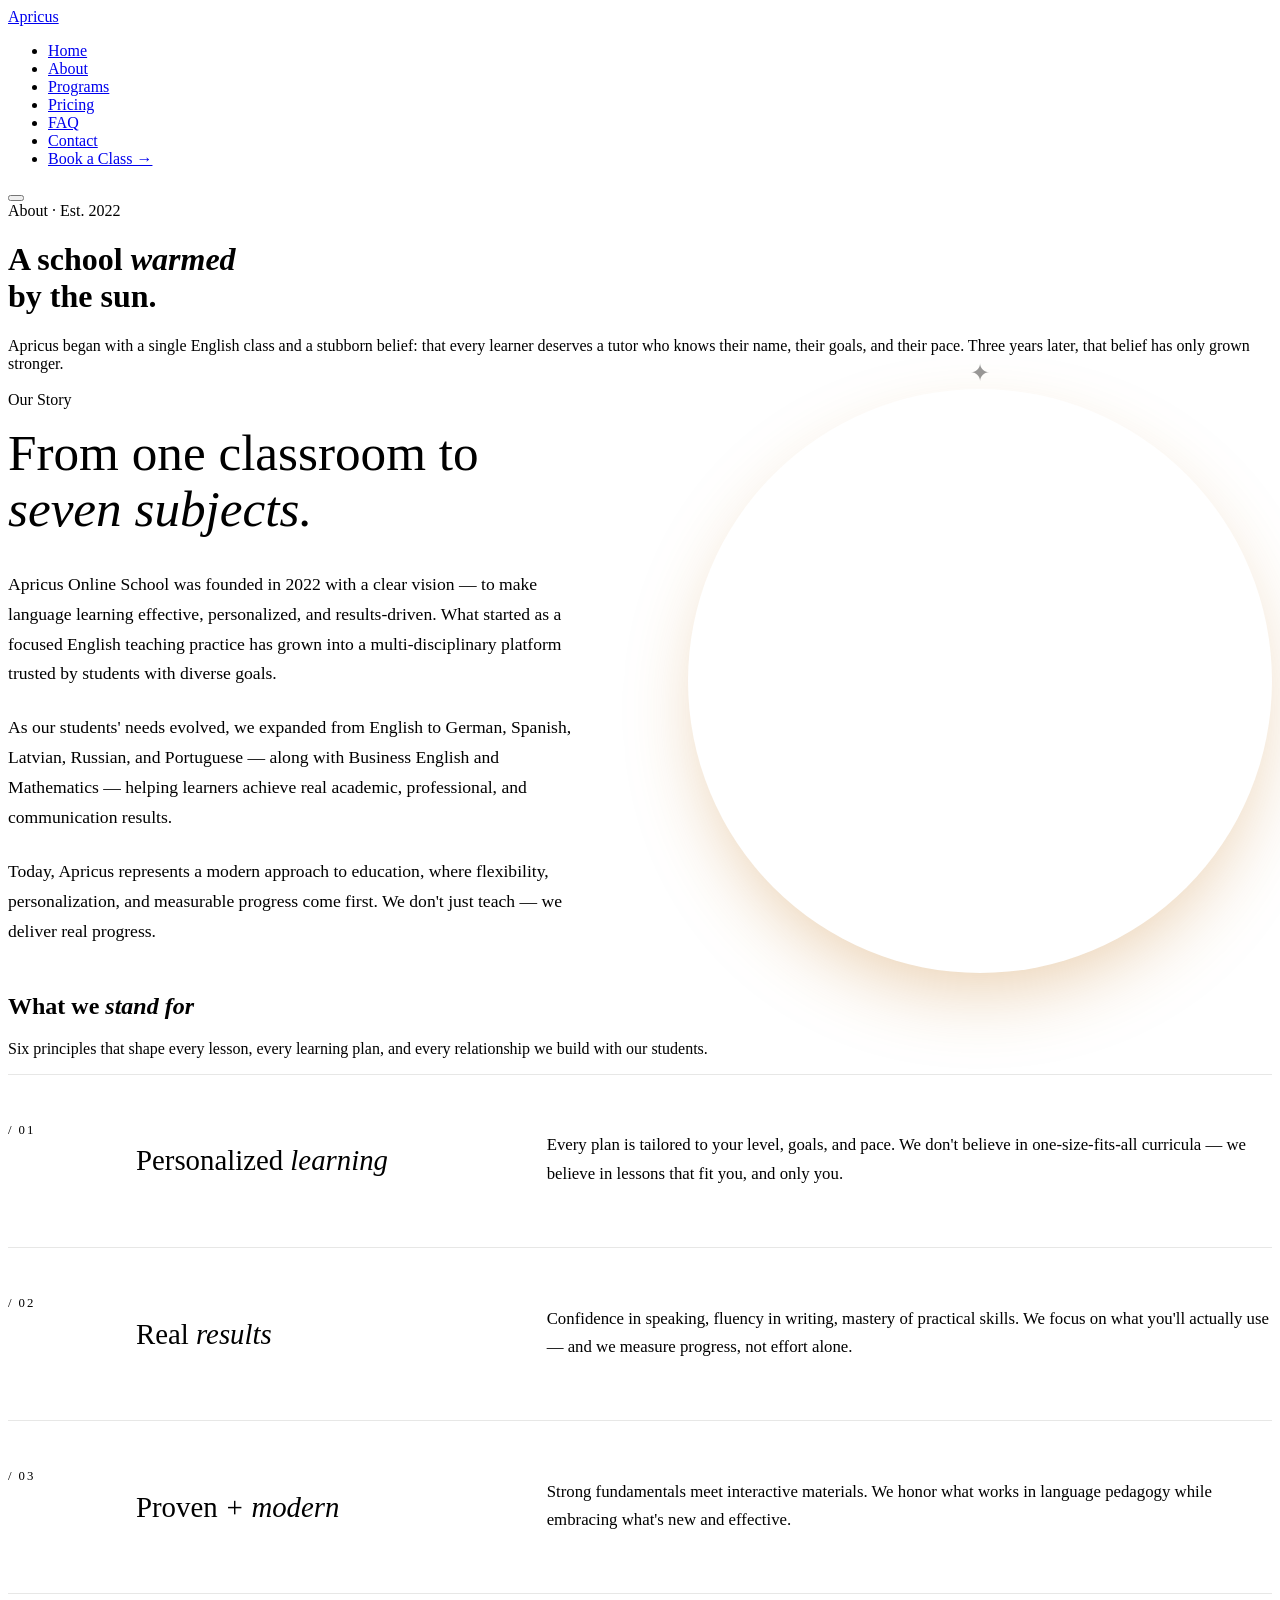
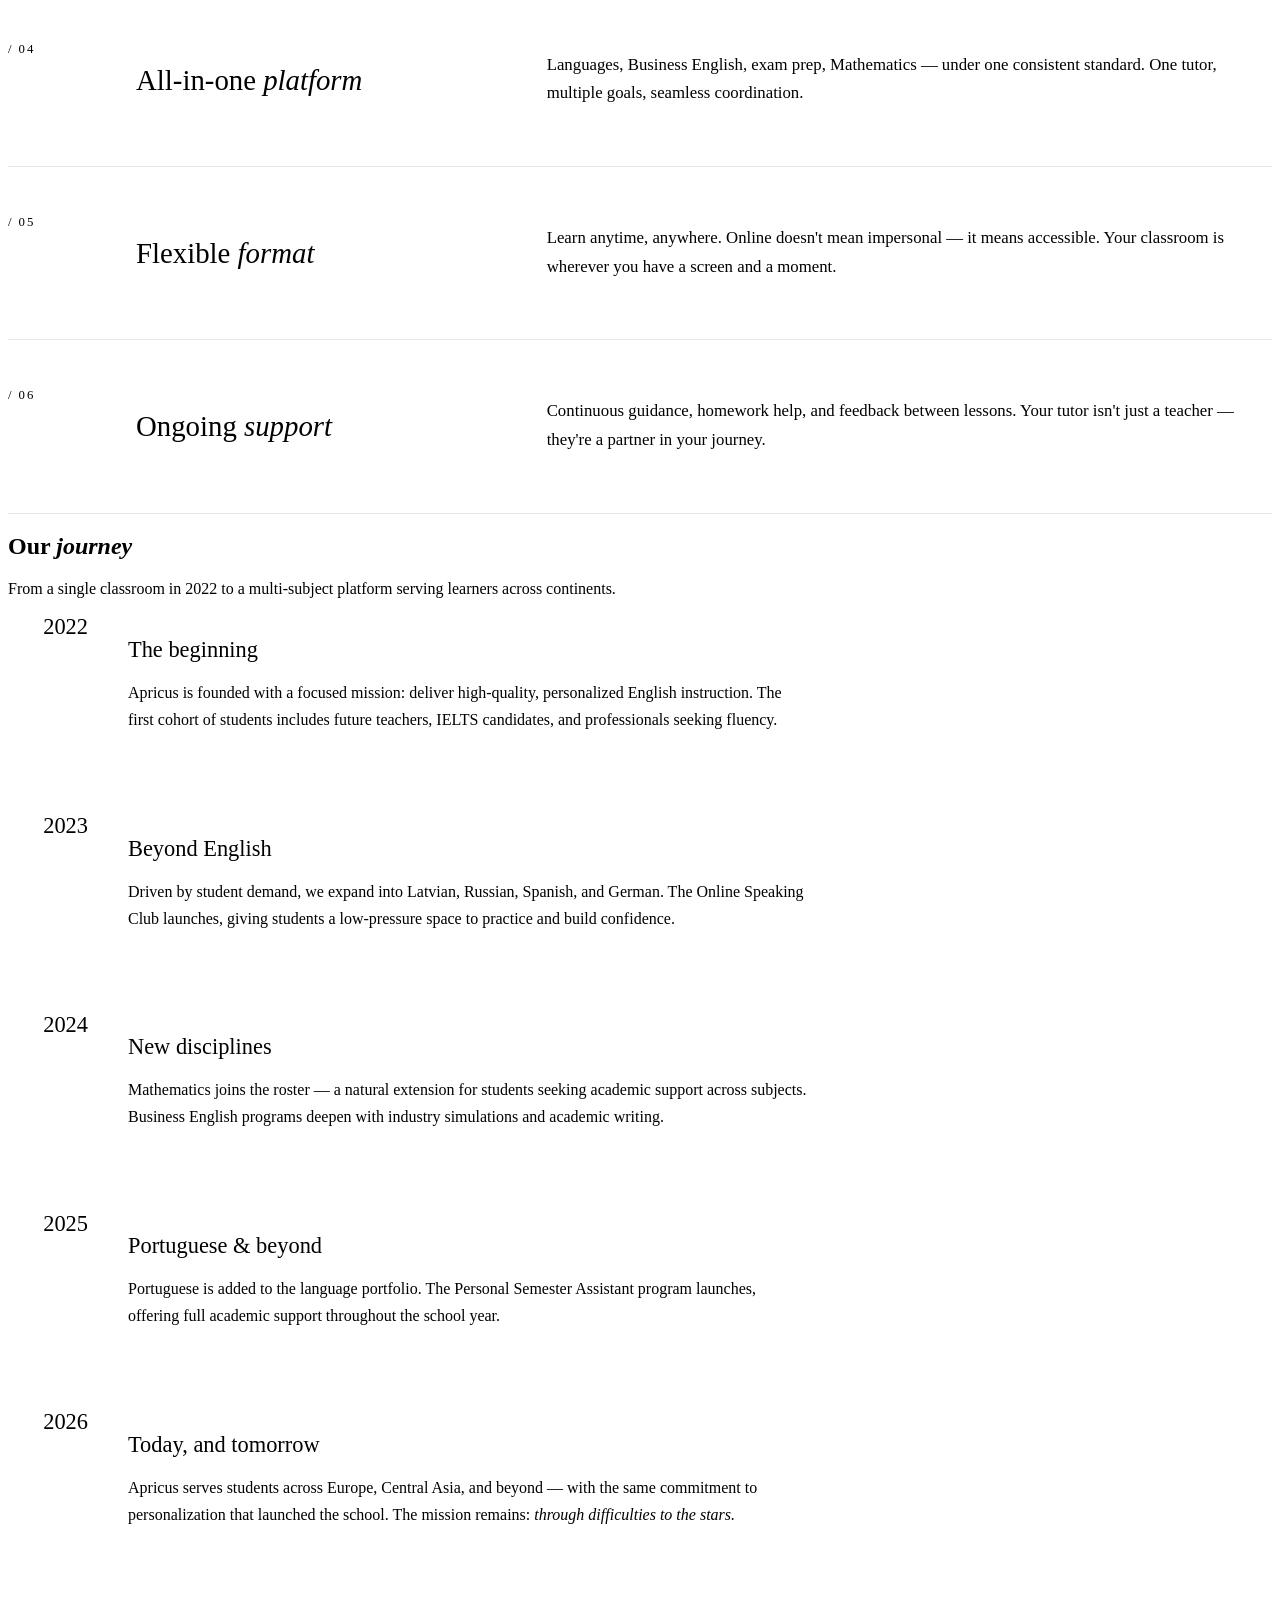
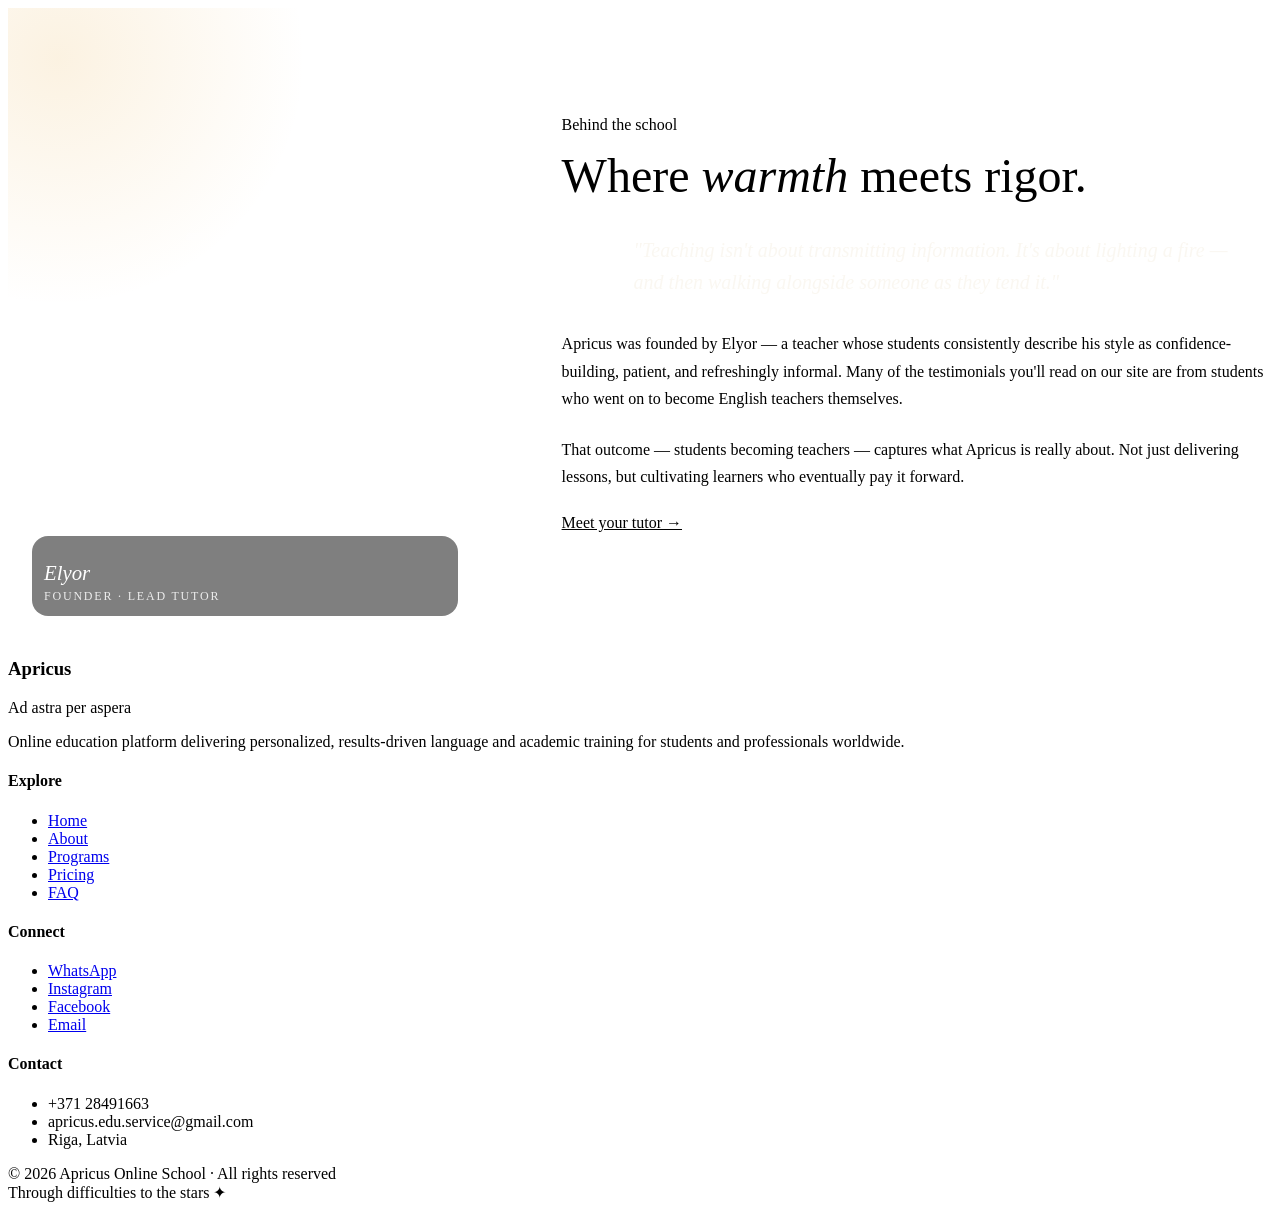
==== about.html @ 7474ff12 "Add files via upload Initial set up" ====
<!DOCTYPE html>
<html lang="en">
<head>
<meta charset="UTF-8">
<meta name="viewport" content="width=device-width, initial-scale=1.0">
<title>About — Apricus Online School</title>
<meta name="description" content="Founded in 2022, Apricus Online School is a multi-disciplinary education platform where flexibility, personalization and measurable progress come first.">
<link rel="preconnect" href="https://fonts.googleapis.com">
<link rel="preconnect" href="https://fonts.gstatic.com" crossorigin>
<link href="https://fonts.googleapis.com/css2?family=Fraunces:ital,opsz,wght@0,9..144,300;0,9..144,400;0,9..144,500;0,9..144,600;1,9..144,300;1,9..144,400&family=Inter:wght@300;400;500;600&family=JetBrains+Mono:wght@400;500&display=swap" rel="stylesheet">
<link rel="stylesheet" href="css/styles.css">
<link rel="icon" href="data:image/svg+xml,%3Csvg xmlns='http://www.w3.org/2000/svg' viewBox='0 0 100 100'%3E%3Ccircle cx='50' cy='50' r='30' fill='%23e8a838'/%3E%3C/svg%3E">
<style>
  /* ABOUT PAGE STYLES */

  .about-intro {
    padding: var(--space-xl) var(--container-padding);
    background: var(--color-cream);
    position: relative;
    z-index: 2;
  }

  .about-intro-grid {
    max-width: var(--max-width);
    margin: 0 auto;
    display: grid;
    grid-template-columns: 1fr 1fr;
    gap: 6rem;
    align-items: center;
  }

  .about-intro-text h2 {
    font-size: clamp(2rem, 4vw, 3.5rem);
    font-weight: 300;
    line-height: 1.1;
    margin-bottom: 2rem;
  }

  .about-intro-text h2 em {
    font-style: italic;
    color: var(--color-amber);
  }

  .about-intro-text p {
    font-size: 1.1rem;
    color: var(--color-charcoal);
    line-height: 1.7;
    margin-bottom: 1.5rem;
  }

  .about-visual {
    position: relative;
    aspect-ratio: 1;
  }

  .about-visual-circle {
    width: 100%;
    height: 100%;
    border-radius: 50%;
    background: radial-gradient(circle at 30% 30%, var(--color-sun), var(--color-amber) 60%, var(--color-terracotta));
    position: relative;
    box-shadow: 0 30px 80px -20px rgba(196, 121, 31, 0.4);
  }

  .about-visual-text {
    position: absolute;
    top: 50%;
    left: 50%;
    transform: translate(-50%, -50%);
    text-align: center;
    color: white;
    font-family: var(--font-display);
  }

  .about-visual-text .latin {
    font-style: italic;
    font-size: 2.5rem;
    font-weight: 400;
    line-height: 1.1;
    margin-bottom: 0.5rem;
  }

  .about-visual-text .meaning {
    font-family: var(--font-mono);
    font-size: 0.75rem;
    text-transform: uppercase;
    letter-spacing: 0.2em;
    opacity: 0.85;
  }

  .orbit {
    position: absolute;
    top: -20px;
    left: -20px;
    right: -20px;
    bottom: -20px;
    border: 1px dashed var(--color-amber);
    border-radius: 50%;
    animation: rotate 40s linear infinite;
    opacity: 0.4;
  }

  .orbit::before {
    content: '✦';
    position: absolute;
    top: -10px;
    left: 50%;
    transform: translateX(-50%);
    color: var(--color-amber);
    font-size: 1.5rem;
    background: var(--color-cream);
    padding: 0 0.5rem;
  }

  /* VALUES */
  .values-section {
    background: var(--color-paper);
    padding: var(--space-xl) var(--container-padding);
    position: relative;
    z-index: 2;
  }

  .values-list {
    max-width: var(--max-width);
    margin: var(--space-md) auto 0;
    display: flex;
    flex-direction: column;
  }

  .value-row {
    display: grid;
    grid-template-columns: 80px 1fr 2fr;
    gap: 3rem;
    padding: 2.5rem 0;
    border-top: 1px solid rgba(26, 20, 16, 0.1);
    align-items: start;
    transition: padding 0.3s ease;
  }

  .value-row:hover {
    padding-left: 1rem;
  }

  .value-row:last-child {
    border-bottom: 1px solid rgba(26, 20, 16, 0.1);
  }

  .value-num {
    font-family: var(--font-mono);
    font-size: 0.8rem;
    color: var(--color-amber);
    letter-spacing: 0.15em;
    padding-top: 0.5rem;
  }

  .value-title {
    font-family: var(--font-display);
    font-size: 1.8rem;
    font-weight: 400;
    line-height: 1.2;
  }

  .value-title em {
    font-style: italic;
    color: var(--color-amber);
  }

  .value-desc {
    font-size: 1.05rem;
    color: var(--color-charcoal);
    line-height: 1.7;
  }

  /* TIMELINE */
  .timeline-section {
    background: var(--color-cream);
    padding: var(--space-xl) var(--container-padding);
    position: relative;
    z-index: 2;
  }

  .timeline {
    max-width: 800px;
    margin: var(--space-md) auto 0;
    position: relative;
  }

  .timeline::before {
    content: '';
    position: absolute;
    left: 100px;
    top: 0;
    bottom: 0;
    width: 2px;
    background: linear-gradient(to bottom, var(--color-sun), var(--color-amber), var(--color-terracotta));
  }

  .timeline-item {
    display: grid;
    grid-template-columns: 80px 1fr;
    gap: 2.5rem;
    padding-bottom: 4rem;
    position: relative;
  }

  .timeline-item::before {
    content: '';
    position: absolute;
    left: 92px;
    top: 8px;
    width: 18px;
    height: 18px;
    border-radius: 50%;
    background: var(--color-sun);
    border: 3px solid var(--color-cream);
    z-index: 2;
  }

  .timeline-year {
    font-family: var(--font-display);
    font-size: 1.4rem;
    font-weight: 500;
    color: var(--color-amber);
    text-align: right;
  }

  .timeline-content h3 {
    font-size: 1.4rem;
    margin-bottom: 0.75rem;
    font-weight: 400;
  }

  .timeline-content p {
    color: var(--color-stone);
    line-height: 1.7;
  }

  /* TEACHER SPOTLIGHT */
  .teacher-section {
    background: var(--color-ink);
    color: var(--color-cream);
    padding: var(--space-xl) var(--container-padding);
    position: relative;
    overflow: hidden;
    z-index: 2;
  }

  .teacher-section::before {
    content: '';
    position: absolute;
    top: -200px;
    left: -200px;
    width: 500px;
    height: 500px;
    border-radius: 50%;
    background: radial-gradient(circle, rgba(232, 168, 56, 0.15), transparent 70%);
  }

  .teacher-grid {
    max-width: var(--max-width);
    margin: 0 auto;
    display: grid;
    grid-template-columns: 1fr 1.5fr;
    gap: 5rem;
    align-items: center;
    position: relative;
    z-index: 2;
  }

  .teacher-portrait {
    aspect-ratio: 3/4;
    background: linear-gradient(135deg, var(--color-amber), var(--color-terracotta));
    border-radius: 24px;
    position: relative;
    display: flex;
    align-items: center;
    justify-content: center;
    overflow: hidden;
  }

  .teacher-portrait::before {
    content: 'E';
    font-family: var(--font-display);
    font-size: 18rem;
    font-style: italic;
    font-weight: 300;
    color: rgba(255,255,255,0.15);
    line-height: 1;
  }

  .teacher-portrait::after {
    content: '';
    position: absolute;
    bottom: 1.5rem;
    left: 1.5rem;
    right: 1.5rem;
    height: 80px;
    background: rgba(0,0,0,0.5);
    backdrop-filter: blur(8px);
    border-radius: 16px;
  }

  .teacher-badge {
    position: absolute;
    bottom: 2.25rem;
    left: 2.25rem;
    z-index: 2;
    color: white;
  }

  .teacher-badge-name {
    font-family: var(--font-display);
    font-size: 1.3rem;
    font-style: italic;
    margin-bottom: 0.25rem;
  }

  .teacher-badge-role {
    font-family: var(--font-mono);
    font-size: 0.75rem;
    text-transform: uppercase;
    letter-spacing: 0.15em;
    opacity: 0.85;
  }

  .teacher-content .eyebrow {
    color: var(--color-sun);
  }

  .teacher-content h2 {
    font-size: clamp(2rem, 4vw, 3rem);
    font-weight: 300;
    line-height: 1.1;
    margin: 1rem 0 2rem;
  }

  .teacher-content h2 em {
    font-style: italic;
    color: var(--color-sun);
  }

  .teacher-content blockquote {
    font-family: var(--font-display);
    font-style: italic;
    font-size: 1.25rem;
    line-height: 1.6;
    margin-bottom: 2rem;
    padding-left: 2rem;
    border-left: 3px solid var(--color-sun);
    color: rgba(250,246,239,0.9);
  }

  .teacher-content p {
    color: var(--color-mist);
    line-height: 1.7;
    margin-bottom: 1.5rem;
  }

  /* RESPONSIVE */
  @media (max-width: 968px) {
    .about-intro-grid { grid-template-columns: 1fr; gap: 3rem; }
    .about-visual { max-width: 400px; margin: 0 auto; }
    .value-row { grid-template-columns: 1fr; gap: 1rem; padding: 2rem 0; }
    .timeline::before { left: 8px; }
    .timeline-item { grid-template-columns: 1fr; gap: 1rem; padding-left: 50px; padding-bottom: 3rem; }
    .timeline-item::before { left: 0; }
    .timeline-year { text-align: left; }
    .teacher-grid { grid-template-columns: 1fr; gap: 3rem; }
    .teacher-portrait { max-width: 300px; }
  }
</style>
</head>
<body>

<!-- NAV -->
<nav class="nav">
  <div class="nav-container">
    <a href="index.html" class="logo"><span class="logo-mark"></span><span>Apricus</span></a>
    <ul class="nav-links">
      <li><a href="index.html">Home</a></li>
      <li><a href="about.html" class="active">About</a></li>
      <li><a href="programs.html">Programs</a></li>
      <li><a href="pricing.html">Pricing</a></li>
      <li><a href="faq.html">FAQ</a></li>
      <li><a href="contact.html">Contact</a></li>
      <li><a href="contact.html" class="nav-cta">Book a Class →</a></li>
    </ul>
    <button class="mobile-toggle" aria-label="Toggle menu"><span></span><span></span><span></span></button>
  </div>
</nav>

<!-- PAGE HEADER -->
<header class="page-header">
  <div class="page-header-content">
    <div class="eyebrow fade-up">About · Est. 2022</div>
    <h1 class="fade-up delay-1">A school <em>warmed</em><br>by the sun.</h1>
    <p class="fade-up delay-2">Apricus began with a single English class and a stubborn belief: that every learner deserves a tutor who knows their name, their goals, and their pace. Three years later, that belief has only grown stronger.</p>
  </div>
</header>

<!-- INTRO -->
<section class="about-intro">
  <div class="about-intro-grid">
    <div class="about-intro-text">
      <div class="eyebrow">Our Story</div>
      <h2 style="margin-top: 1rem;">From one classroom to <em>seven subjects.</em></h2>
      <p>Apricus Online School was founded in 2022 with a clear vision — to make language learning effective, personalized, and results-driven. What started as a focused English teaching practice has grown into a multi-disciplinary platform trusted by students with diverse goals.</p>
      <p>As our students' needs evolved, we expanded from English to German, Spanish, Latvian, Russian, and Portuguese — along with Business English and Mathematics — helping learners achieve real academic, professional, and communication results.</p>
      <p>Today, Apricus represents a modern approach to education, where flexibility, personalization, and measurable progress come first. We don't just teach — we deliver real progress.</p>
    </div>

    <div class="about-visual">
      <div class="orbit"></div>
      <div class="about-visual-circle">
        <div class="about-visual-text">
          <div class="latin">Apricus</div>
          <div class="meaning">/ Sunny · Warmed by the Sun /</div>
        </div>
      </div>
    </div>
  </div>
</section>

<!-- VALUES -->
<section class="values-section">
  <div class="section-container">
    <div class="section-header">
      <h2>What we <em>stand for</em></h2>
      <p class="section-header-subtitle">Six principles that shape every lesson, every learning plan, and every relationship we build with our students.</p>
    </div>

    <div class="values-list">
      <div class="value-row observe">
        <div class="value-num">/ 01</div>
        <h3 class="value-title">Personalized <em>learning</em></h3>
        <p class="value-desc">Every plan is tailored to your level, goals, and pace. We don't believe in one-size-fits-all curricula — we believe in lessons that fit you, and only you.</p>
      </div>
      <div class="value-row observe">
        <div class="value-num">/ 02</div>
        <h3 class="value-title">Real <em>results</em></h3>
        <p class="value-desc">Confidence in speaking, fluency in writing, mastery of practical skills. We focus on what you'll actually use — and we measure progress, not effort alone.</p>
      </div>
      <div class="value-row observe">
        <div class="value-num">/ 03</div>
        <h3 class="value-title">Proven <em>+ modern</em></h3>
        <p class="value-desc">Strong fundamentals meet interactive materials. We honor what works in language pedagogy while embracing what's new and effective.</p>
      </div>
      <div class="value-row observe">
        <div class="value-num">/ 04</div>
        <h3 class="value-title">All-in-one <em>platform</em></h3>
        <p class="value-desc">Languages, Business English, exam prep, Mathematics — under one consistent standard. One tutor, multiple goals, seamless coordination.</p>
      </div>
      <div class="value-row observe">
        <div class="value-num">/ 05</div>
        <h3 class="value-title">Flexible <em>format</em></h3>
        <p class="value-desc">Learn anytime, anywhere. Online doesn't mean impersonal — it means accessible. Your classroom is wherever you have a screen and a moment.</p>
      </div>
      <div class="value-row observe">
        <div class="value-num">/ 06</div>
        <h3 class="value-title">Ongoing <em>support</em></h3>
        <p class="value-desc">Continuous guidance, homework help, and feedback between lessons. Your tutor isn't just a teacher — they're a partner in your journey.</p>
      </div>
    </div>
  </div>
</section>

<!-- TIMELINE -->
<section class="timeline-section">
  <div class="section-container">
    <div class="section-header">
      <h2>Our <em>journey</em></h2>
      <p class="section-header-subtitle">From a single classroom in 2022 to a multi-subject platform serving learners across continents.</p>
    </div>

    <div class="timeline">
      <div class="timeline-item observe">
        <div class="timeline-year">2022</div>
        <div class="timeline-content">
          <h3>The beginning</h3>
          <p>Apricus is founded with a focused mission: deliver high-quality, personalized English instruction. The first cohort of students includes future teachers, IELTS candidates, and professionals seeking fluency.</p>
        </div>
      </div>
      <div class="timeline-item observe">
        <div class="timeline-year">2023</div>
        <div class="timeline-content">
          <h3>Beyond English</h3>
          <p>Driven by student demand, we expand into Latvian, Russian, Spanish, and German. The Online Speaking Club launches, giving students a low-pressure space to practice and build confidence.</p>
        </div>
      </div>
      <div class="timeline-item observe">
        <div class="timeline-year">2024</div>
        <div class="timeline-content">
          <h3>New disciplines</h3>
          <p>Mathematics joins the roster — a natural extension for students seeking academic support across subjects. Business English programs deepen with industry simulations and academic writing.</p>
        </div>
      </div>
      <div class="timeline-item observe">
        <div class="timeline-year">2025</div>
        <div class="timeline-content">
          <h3>Portuguese & beyond</h3>
          <p>Portuguese is added to the language portfolio. The Personal Semester Assistant program launches, offering full academic support throughout the school year.</p>
        </div>
      </div>
      <div class="timeline-item observe">
        <div class="timeline-year">2026</div>
        <div class="timeline-content">
          <h3>Today, and tomorrow</h3>
          <p>Apricus serves students across Europe, Central Asia, and beyond — with the same commitment to personalization that launched the school. The mission remains: <em>through difficulties to the stars.</em></p>
        </div>
      </div>
    </div>
  </div>
</section>

<!-- TEACHER SPOTLIGHT -->
<section class="teacher-section">
  <div class="teacher-grid">
    <div class="teacher-portrait observe">
      <div class="teacher-badge">
        <div class="teacher-badge-name">Elyor</div>
        <div class="teacher-badge-role">Founder · Lead Tutor</div>
      </div>
    </div>
    <div class="teacher-content observe">
      <div class="eyebrow">Behind the school</div>
      <h2>Where <em>warmth</em> meets rigor.</h2>
      <blockquote>"Teaching isn't about transmitting information. It's about lighting a fire — and then walking alongside someone as they tend it."</blockquote>
      <p>Apricus was founded by Elyor — a teacher whose students consistently describe his style as confidence-building, patient, and refreshingly informal. Many of the testimonials you'll read on our site are from students who went on to become English teachers themselves.</p>
      <p>That outcome — students becoming teachers — captures what Apricus is really about. Not just delivering lessons, but cultivating learners who eventually pay it forward.</p>
      <a href="contact.html" class="btn btn-primary" style="margin-top: 1rem; background: var(--color-sun); color: var(--color-ink);">Meet your tutor →</a>
    </div>
  </div>
</section>

<!-- FOOTER -->
<footer>
  <div class="footer-container">
    <div class="footer-top">
      <div class="footer-brand">
        <h3>Apricus</h3>
        <p class="footer-motto">Ad astra per aspera</p>
        <p style="margin-top: 1rem;">Online education platform delivering personalized, results-driven language and academic training for students and professionals worldwide.</p>
      </div>
      <div class="footer-col">
        <h4>Explore</h4>
        <ul>
          <li><a href="index.html">Home</a></li>
          <li><a href="about.html">About</a></li>
          <li><a href="programs.html">Programs</a></li>
          <li><a href="pricing.html">Pricing</a></li>
          <li><a href="faq.html">FAQ</a></li>
        </ul>
      </div>
      <div class="footer-col">
        <h4>Connect</h4>
        <ul>
          <li><a href="https://wa.me/37128491663">WhatsApp</a></li>
          <li><a href="https://www.instagram.com/apricus_service">Instagram</a></li>
          <li><a href="https://www.facebook.com/apricuservice/">Facebook</a></li>
          <li><a href="mailto:apricus.edu.service@gmail.com">Email</a></li>
        </ul>
      </div>
      <div class="footer-col">
        <h4>Contact</h4>
        <ul>
          <li>+371 28491663</li>
          <li>apricus.edu.service@gmail.com</li>
          <li>Riga, Latvia</li>
        </ul>
      </div>
    </div>
    <div class="footer-bottom">
      <div>© 2026 Apricus Online School · All rights reserved</div>
      <div class="footer-motto">Through difficulties to the stars ✦</div>
    </div>
  </div>
</footer>

<script src="js/main.js"></script>
</body>
</html>
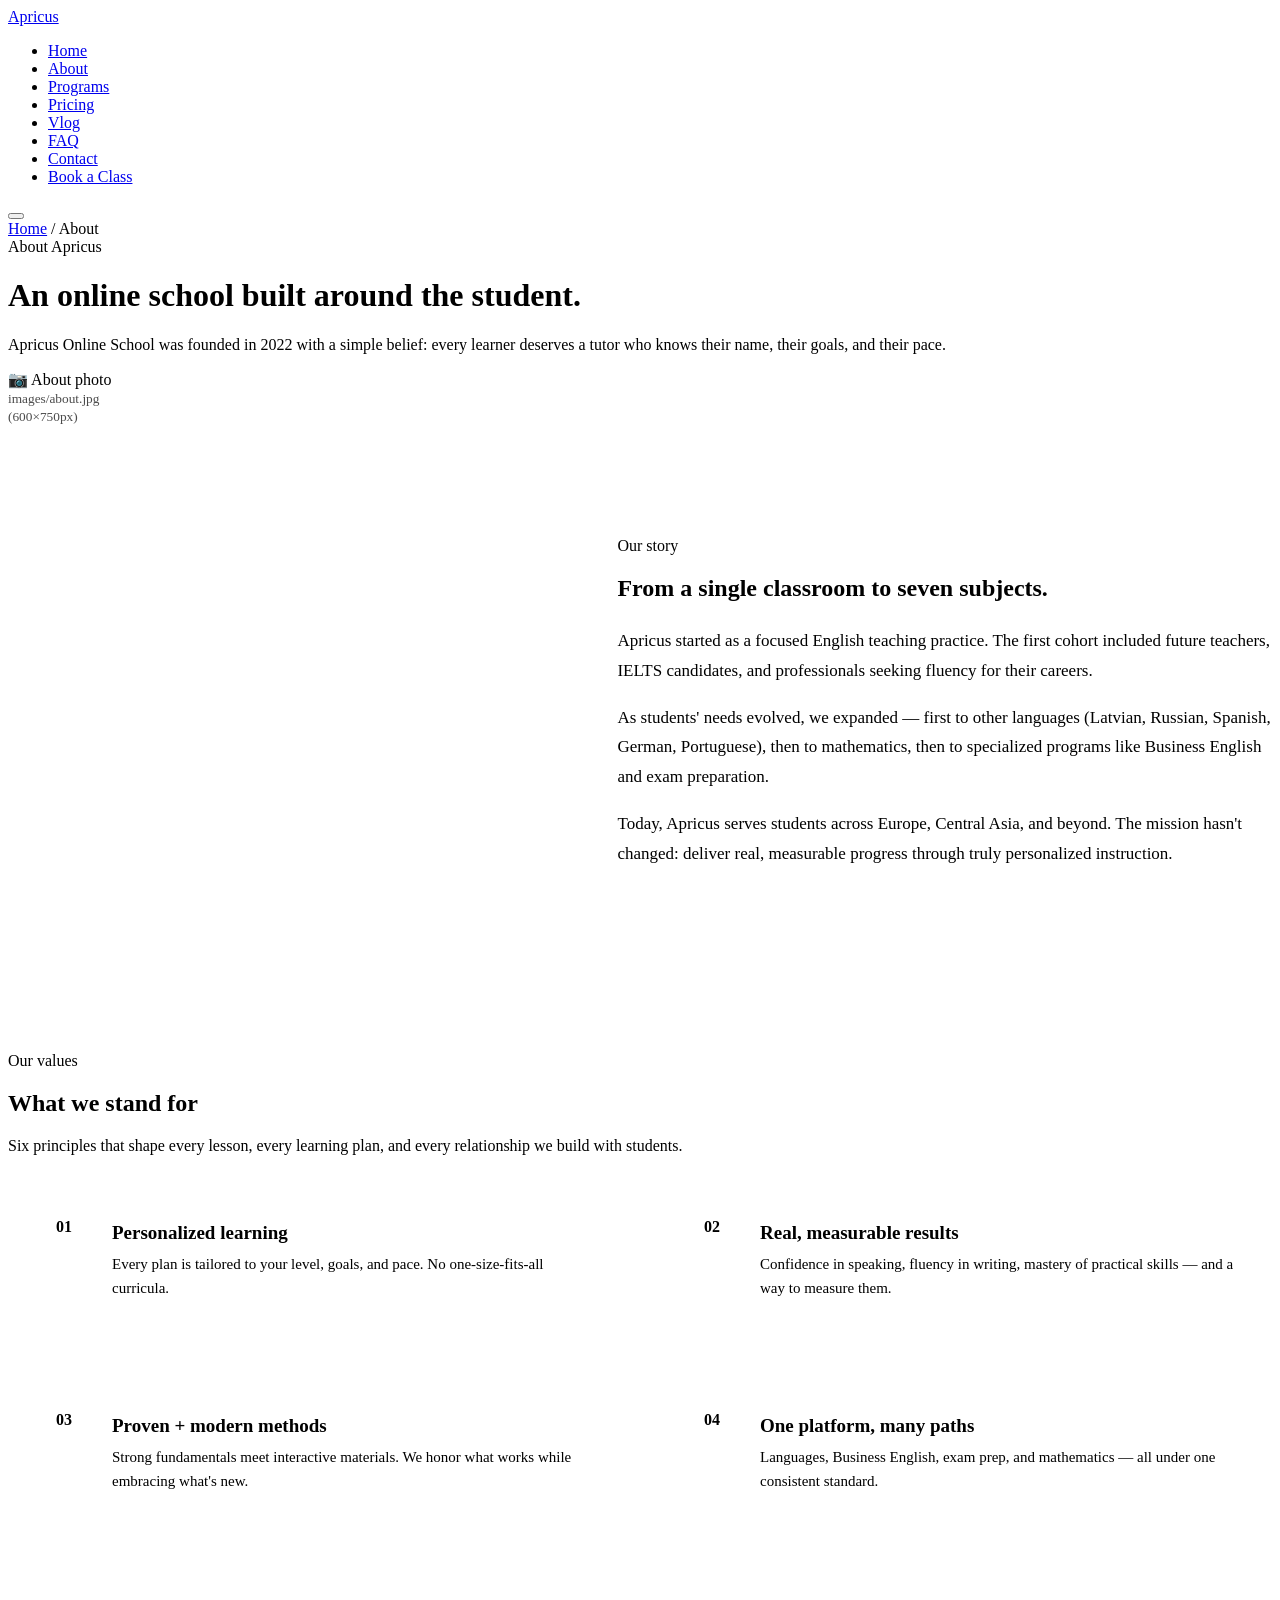
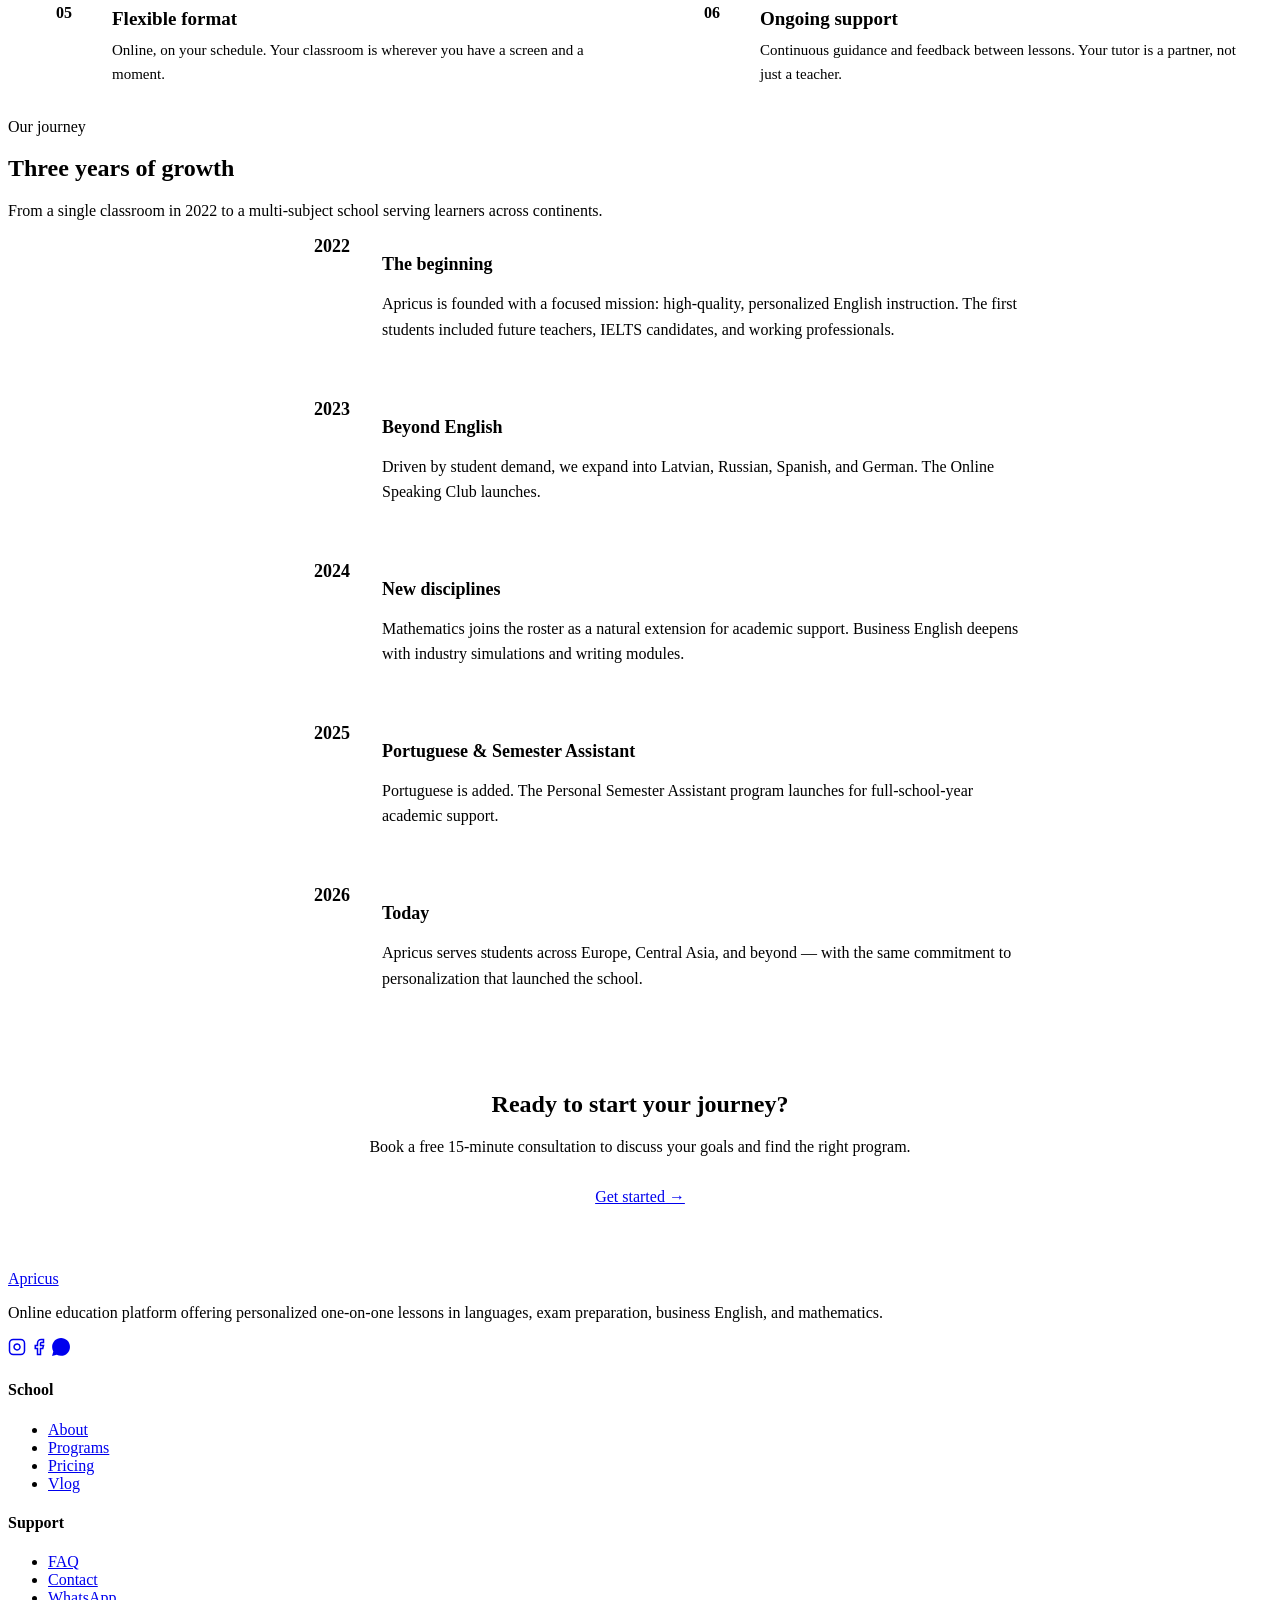
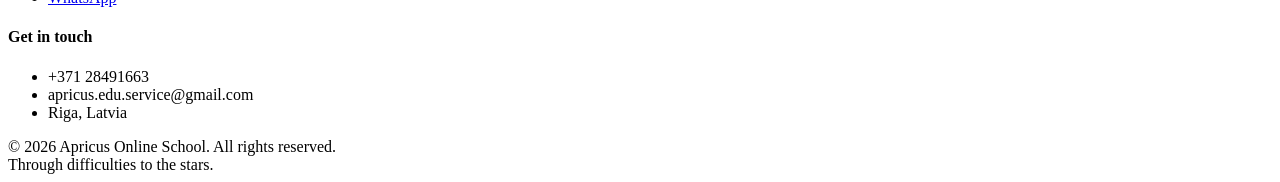
==== commit a3d5caf1: "Add files via upload Deploy v2 — root files" ====
--- a/about.html
+++ b/about.html
@@ -4,184 +4,83 @@
 <meta charset="UTF-8">
 <meta name="viewport" content="width=device-width, initial-scale=1.0">
 <title>About — Apricus Online School</title>
-<meta name="description" content="Founded in 2022, Apricus Online School is a multi-disciplinary education platform where flexibility, personalization and measurable progress come first.">
+<meta name="description" content="Founded in 2022, Apricus is a personalized online school offering language, exam, and academic tutoring across Europe and Central Asia.">
 <link rel="preconnect" href="https://fonts.googleapis.com">
 <link rel="preconnect" href="https://fonts.gstatic.com" crossorigin>
-<link href="https://fonts.googleapis.com/css2?family=Fraunces:ital,opsz,wght@0,9..144,300;0,9..144,400;0,9..144,500;0,9..144,600;1,9..144,300;1,9..144,400&family=Inter:wght@300;400;500;600&family=JetBrains+Mono:wght@400;500&display=swap" rel="stylesheet">
+<link href="https://fonts.googleapis.com/css2?family=Inter:wght@400;500;600;700;800&display=swap" rel="stylesheet">
 <link rel="stylesheet" href="css/styles.css">
-<link rel="icon" href="data:image/svg+xml,%3Csvg xmlns='http://www.w3.org/2000/svg' viewBox='0 0 100 100'%3E%3Ccircle cx='50' cy='50' r='30' fill='%23e8a838'/%3E%3C/svg%3E">
+<link rel="icon" href="data:image/svg+xml,%3Csvg xmlns='http://www.w3.org/2000/svg' viewBox='0 0 100 100'%3E%3Ccircle cx='50' cy='50' r='40' fill='%231e3a5f'/%3E%3Ccircle cx='50' cy='50' r='18' fill='%23d97706'/%3E%3C/svg%3E">
 <style>
-  /* ABOUT PAGE STYLES */
-
-  .about-intro {
-    padding: var(--space-xl) var(--container-padding);
-    background: var(--color-cream);
-    position: relative;
-    z-index: 2;
-  }
-
-  .about-intro-grid {
-    max-width: var(--max-width);
+  .story-grid {
+    display: grid;
+    grid-template-columns: 1fr 1.2fr;
+    gap: 4rem;
+    align-items: center;
+  }
+
+  .story-image-wrap {
+    aspect-ratio: 4/5;
+    border-radius: var(--radius-lg);
+    overflow: hidden;
+    box-shadow: var(--shadow-xl);
+  }
+
+  .story-image-wrap .img-placeholder { width: 100%; height: 100%; border-radius: var(--radius-lg); }
+
+  .story-content h2 { margin-bottom: 1.5rem; }
+
+  .story-content p {
+    color: var(--text-body);
+    line-height: 1.75;
+    margin-bottom: 1rem;
+    font-size: 1.0625rem;
+  }
+
+  /* Values */
+  .values-grid {
+    display: grid;
+    grid-template-columns: repeat(2, 1fr);
+    gap: 2rem;
+  }
+
+  .value-card {
+    background: var(--white);
+    border: 1.5px solid var(--border);
+    border-radius: var(--radius-lg);
+    padding: 2rem;
+    transition: all 0.25s;
+    display: flex;
+    gap: 1.5rem;
+    align-items: flex-start;
+  }
+
+  .value-card:hover {
+    border-color: var(--navy);
+    transform: translateY(-2px);
+    box-shadow: var(--shadow);
+  }
+
+  .value-num {
+    flex-shrink: 0;
+    width: 48px;
+    height: 48px;
+    background: var(--navy);
+    color: var(--white);
+    border-radius: var(--radius);
+    display: flex;
+    align-items: center;
+    justify-content: center;
+    font-weight: 800;
+    font-size: 1rem;
+  }
+
+  .value-card h3 { font-size: 1.1875rem; margin-bottom: 0.5rem; }
+  .value-card p { color: var(--text-body); font-size: 0.9375rem; line-height: 1.6; margin: 0; }
+
+  /* Timeline */
+  .timeline {
+    max-width: 760px;
     margin: 0 auto;
-    display: grid;
-    grid-template-columns: 1fr 1fr;
-    gap: 6rem;
-    align-items: center;
-  }
-
-  .about-intro-text h2 {
-    font-size: clamp(2rem, 4vw, 3.5rem);
-    font-weight: 300;
-    line-height: 1.1;
-    margin-bottom: 2rem;
-  }
-
-  .about-intro-text h2 em {
-    font-style: italic;
-    color: var(--color-amber);
-  }
-
-  .about-intro-text p {
-    font-size: 1.1rem;
-    color: var(--color-charcoal);
-    line-height: 1.7;
-    margin-bottom: 1.5rem;
-  }
-
-  .about-visual {
-    position: relative;
-    aspect-ratio: 1;
-  }
-
-  .about-visual-circle {
-    width: 100%;
-    height: 100%;
-    border-radius: 50%;
-    background: radial-gradient(circle at 30% 30%, var(--color-sun), var(--color-amber) 60%, var(--color-terracotta));
-    position: relative;
-    box-shadow: 0 30px 80px -20px rgba(196, 121, 31, 0.4);
-  }
-
-  .about-visual-text {
-    position: absolute;
-    top: 50%;
-    left: 50%;
-    transform: translate(-50%, -50%);
-    text-align: center;
-    color: white;
-    font-family: var(--font-display);
-  }
-
-  .about-visual-text .latin {
-    font-style: italic;
-    font-size: 2.5rem;
-    font-weight: 400;
-    line-height: 1.1;
-    margin-bottom: 0.5rem;
-  }
-
-  .about-visual-text .meaning {
-    font-family: var(--font-mono);
-    font-size: 0.75rem;
-    text-transform: uppercase;
-    letter-spacing: 0.2em;
-    opacity: 0.85;
-  }
-
-  .orbit {
-    position: absolute;
-    top: -20px;
-    left: -20px;
-    right: -20px;
-    bottom: -20px;
-    border: 1px dashed var(--color-amber);
-    border-radius: 50%;
-    animation: rotate 40s linear infinite;
-    opacity: 0.4;
-  }
-
-  .orbit::before {
-    content: '✦';
-    position: absolute;
-    top: -10px;
-    left: 50%;
-    transform: translateX(-50%);
-    color: var(--color-amber);
-    font-size: 1.5rem;
-    background: var(--color-cream);
-    padding: 0 0.5rem;
-  }
-
-  /* VALUES */
-  .values-section {
-    background: var(--color-paper);
-    padding: var(--space-xl) var(--container-padding);
-    position: relative;
-    z-index: 2;
-  }
-
-  .values-list {
-    max-width: var(--max-width);
-    margin: var(--space-md) auto 0;
-    display: flex;
-    flex-direction: column;
-  }
-
-  .value-row {
-    display: grid;
-    grid-template-columns: 80px 1fr 2fr;
-    gap: 3rem;
-    padding: 2.5rem 0;
-    border-top: 1px solid rgba(26, 20, 16, 0.1);
-    align-items: start;
-    transition: padding 0.3s ease;
-  }
-
-  .value-row:hover {
-    padding-left: 1rem;
-  }
-
-  .value-row:last-child {
-    border-bottom: 1px solid rgba(26, 20, 16, 0.1);
-  }
-
-  .value-num {
-    font-family: var(--font-mono);
-    font-size: 0.8rem;
-    color: var(--color-amber);
-    letter-spacing: 0.15em;
-    padding-top: 0.5rem;
-  }
-
-  .value-title {
-    font-family: var(--font-display);
-    font-size: 1.8rem;
-    font-weight: 400;
-    line-height: 1.2;
-  }
-
-  .value-title em {
-    font-style: italic;
-    color: var(--color-amber);
-  }
-
-  .value-desc {
-    font-size: 1.05rem;
-    color: var(--color-charcoal);
-    line-height: 1.7;
-  }
-
-  /* TIMELINE */
-  .timeline-section {
-    background: var(--color-cream);
-    padding: var(--space-xl) var(--container-padding);
-    position: relative;
-    z-index: 2;
-  }
-
-  .timeline {
-    max-width: 800px;
-    margin: var(--space-md) auto 0;
     position: relative;
   }
 
@@ -189,190 +88,58 @@
     content: '';
     position: absolute;
     left: 100px;
-    top: 0;
-    bottom: 0;
+    top: 12px;
+    bottom: 12px;
     width: 2px;
-    background: linear-gradient(to bottom, var(--color-sun), var(--color-amber), var(--color-terracotta));
+    background: var(--border);
   }
 
   .timeline-item {
     display: grid;
-    grid-template-columns: 80px 1fr;
-    gap: 2.5rem;
-    padding-bottom: 4rem;
+    grid-template-columns: 90px 1fr;
+    gap: 2rem;
+    padding-bottom: 2.5rem;
     position: relative;
   }
+
+  .timeline-item:last-child { padding-bottom: 0; }
 
   .timeline-item::before {
     content: '';
     position: absolute;
     left: 92px;
     top: 8px;
-    width: 18px;
-    height: 18px;
+    width: 14px;
+    height: 14px;
     border-radius: 50%;
-    background: var(--color-sun);
-    border: 3px solid var(--color-cream);
+    background: var(--amber);
+    border: 3px solid var(--white);
+    box-shadow: 0 0 0 2px var(--amber);
     z-index: 2;
   }
 
   .timeline-year {
-    font-family: var(--font-display);
-    font-size: 1.4rem;
-    font-weight: 500;
-    color: var(--color-amber);
+    font-weight: 800;
+    color: var(--navy);
+    font-size: 1.125rem;
     text-align: right;
   }
 
-  .timeline-content h3 {
-    font-size: 1.4rem;
-    margin-bottom: 0.75rem;
-    font-weight: 400;
-  }
-
-  .timeline-content p {
-    color: var(--color-stone);
-    line-height: 1.7;
-  }
-
-  /* TEACHER SPOTLIGHT */
-  .teacher-section {
-    background: var(--color-ink);
-    color: var(--color-cream);
-    padding: var(--space-xl) var(--container-padding);
-    position: relative;
-    overflow: hidden;
-    z-index: 2;
-  }
-
-  .teacher-section::before {
-    content: '';
-    position: absolute;
-    top: -200px;
-    left: -200px;
-    width: 500px;
-    height: 500px;
-    border-radius: 50%;
-    background: radial-gradient(circle, rgba(232, 168, 56, 0.15), transparent 70%);
-  }
-
-  .teacher-grid {
-    max-width: var(--max-width);
-    margin: 0 auto;
-    display: grid;
-    grid-template-columns: 1fr 1.5fr;
-    gap: 5rem;
-    align-items: center;
-    position: relative;
-    z-index: 2;
-  }
-
-  .teacher-portrait {
-    aspect-ratio: 3/4;
-    background: linear-gradient(135deg, var(--color-amber), var(--color-terracotta));
-    border-radius: 24px;
-    position: relative;
-    display: flex;
-    align-items: center;
-    justify-content: center;
-    overflow: hidden;
-  }
-
-  .teacher-portrait::before {
-    content: 'E';
-    font-family: var(--font-display);
-    font-size: 18rem;
-    font-style: italic;
-    font-weight: 300;
-    color: rgba(255,255,255,0.15);
-    line-height: 1;
-  }
-
-  .teacher-portrait::after {
-    content: '';
-    position: absolute;
-    bottom: 1.5rem;
-    left: 1.5rem;
-    right: 1.5rem;
-    height: 80px;
-    background: rgba(0,0,0,0.5);
-    backdrop-filter: blur(8px);
-    border-radius: 16px;
-  }
-
-  .teacher-badge {
-    position: absolute;
-    bottom: 2.25rem;
-    left: 2.25rem;
-    z-index: 2;
-    color: white;
-  }
-
-  .teacher-badge-name {
-    font-family: var(--font-display);
-    font-size: 1.3rem;
-    font-style: italic;
-    margin-bottom: 0.25rem;
-  }
-
-  .teacher-badge-role {
-    font-family: var(--font-mono);
-    font-size: 0.75rem;
-    text-transform: uppercase;
-    letter-spacing: 0.15em;
-    opacity: 0.85;
-  }
-
-  .teacher-content .eyebrow {
-    color: var(--color-sun);
-  }
-
-  .teacher-content h2 {
-    font-size: clamp(2rem, 4vw, 3rem);
-    font-weight: 300;
-    line-height: 1.1;
-    margin: 1rem 0 2rem;
-  }
-
-  .teacher-content h2 em {
-    font-style: italic;
-    color: var(--color-sun);
-  }
-
-  .teacher-content blockquote {
-    font-family: var(--font-display);
-    font-style: italic;
-    font-size: 1.25rem;
-    line-height: 1.6;
-    margin-bottom: 2rem;
-    padding-left: 2rem;
-    border-left: 3px solid var(--color-sun);
-    color: rgba(250,246,239,0.9);
-  }
-
-  .teacher-content p {
-    color: var(--color-mist);
-    line-height: 1.7;
-    margin-bottom: 1.5rem;
-  }
-
-  /* RESPONSIVE */
-  @media (max-width: 968px) {
-    .about-intro-grid { grid-template-columns: 1fr; gap: 3rem; }
-    .about-visual { max-width: 400px; margin: 0 auto; }
-    .value-row { grid-template-columns: 1fr; gap: 1rem; padding: 2rem 0; }
+  .timeline-content h3 { font-size: 1.125rem; margin-bottom: 0.5rem; }
+  .timeline-content p { color: var(--text-body); line-height: 1.6; }
+
+  @media (max-width: 768px) {
+    .story-grid { grid-template-columns: 1fr; gap: 2.5rem; }
+    .values-grid { grid-template-columns: 1fr; }
     .timeline::before { left: 8px; }
-    .timeline-item { grid-template-columns: 1fr; gap: 1rem; padding-left: 50px; padding-bottom: 3rem; }
+    .timeline-item { grid-template-columns: 1fr; gap: 0.75rem; padding-left: 40px; padding-bottom: 2rem; }
     .timeline-item::before { left: 0; }
     .timeline-year { text-align: left; }
-    .teacher-grid { grid-template-columns: 1fr; gap: 3rem; }
-    .teacher-portrait { max-width: 300px; }
   }
 </style>
 </head>
 <body>
 
-<!-- NAV -->
 <nav class="nav">
   <div class="nav-container">
     <a href="index.html" class="logo"><span class="logo-mark"></span><span>Apricus</span></a>
@@ -381,95 +148,109 @@
       <li><a href="about.html" class="active">About</a></li>
       <li><a href="programs.html">Programs</a></li>
       <li><a href="pricing.html">Pricing</a></li>
+      <li><a href="vlog.html">Vlog</a></li>
       <li><a href="faq.html">FAQ</a></li>
       <li><a href="contact.html">Contact</a></li>
-      <li><a href="contact.html" class="nav-cta">Book a Class →</a></li>
+      <li><a href="contact.html" class="nav-cta">Book a Class</a></li>
     </ul>
     <button class="mobile-toggle" aria-label="Toggle menu"><span></span><span></span><span></span></button>
   </div>
 </nav>
 
-<!-- PAGE HEADER -->
 <header class="page-header">
-  <div class="page-header-content">
-    <div class="eyebrow fade-up">About · Est. 2022</div>
-    <h1 class="fade-up delay-1">A school <em>warmed</em><br>by the sun.</h1>
-    <p class="fade-up delay-2">Apricus began with a single English class and a stubborn belief: that every learner deserves a tutor who knows their name, their goals, and their pace. Three years later, that belief has only grown stronger.</p>
+  <div class="container">
+    <div class="breadcrumb"><a href="index.html">Home</a> / About</div>
+    <span class="eyebrow">About Apricus</span>
+    <h1>An online school built around the student.</h1>
+    <p class="lead">Apricus Online School was founded in 2022 with a simple belief: every learner deserves a tutor who knows their name, their goals, and their pace.</p>
   </div>
 </header>
 
-<!-- INTRO -->
-<section class="about-intro">
-  <div class="about-intro-grid">
-    <div class="about-intro-text">
-      <div class="eyebrow">Our Story</div>
-      <h2 style="margin-top: 1rem;">From one classroom to <em>seven subjects.</em></h2>
-      <p>Apricus Online School was founded in 2022 with a clear vision — to make language learning effective, personalized, and results-driven. What started as a focused English teaching practice has grown into a multi-disciplinary platform trusted by students with diverse goals.</p>
-      <p>As our students' needs evolved, we expanded from English to German, Spanish, Latvian, Russian, and Portuguese — along with Business English and Mathematics — helping learners achieve real academic, professional, and communication results.</p>
-      <p>Today, Apricus represents a modern approach to education, where flexibility, personalization, and measurable progress come first. We don't just teach — we deliver real progress.</p>
-    </div>
-
-    <div class="about-visual">
-      <div class="orbit"></div>
-      <div class="about-visual-circle">
-        <div class="about-visual-text">
-          <div class="latin">Apricus</div>
-          <div class="meaning">/ Sunny · Warmed by the Sun /</div>
-        </div>
+<!-- STORY -->
+<section class="section">
+  <div class="container">
+    <div class="story-grid">
+      <div class="observe">
+        <div class="story-image-wrap">
+          <div class="img-placeholder">
+            <span>📷 About photo<br><small style="opacity:0.7">images/about.jpg<br>(600×750px)</small></span>
+          </div>
+        </div>
+      </div>
+      <div class="story-content observe">
+        <span class="eyebrow">Our story</span>
+        <h2>From a single classroom to seven subjects.</h2>
+        <p>Apricus started as a focused English teaching practice. The first cohort included future teachers, IELTS candidates, and professionals seeking fluency for their careers.</p>
+        <p>As students' needs evolved, we expanded — first to other languages (Latvian, Russian, Spanish, German, Portuguese), then to mathematics, then to specialized programs like Business English and exam preparation.</p>
+        <p>Today, Apricus serves students across Europe, Central Asia, and beyond. The mission hasn't changed: deliver real, measurable progress through truly personalized instruction.</p>
       </div>
     </div>
   </div>
 </section>
 
 <!-- VALUES -->
-<section class="values-section">
-  <div class="section-container">
-    <div class="section-header">
-      <h2>What we <em>stand for</em></h2>
-      <p class="section-header-subtitle">Six principles that shape every lesson, every learning plan, and every relationship we build with our students.</p>
-    </div>
-
-    <div class="values-list">
-      <div class="value-row observe">
-        <div class="value-num">/ 01</div>
-        <h3 class="value-title">Personalized <em>learning</em></h3>
-        <p class="value-desc">Every plan is tailored to your level, goals, and pace. We don't believe in one-size-fits-all curricula — we believe in lessons that fit you, and only you.</p>
-      </div>
-      <div class="value-row observe">
-        <div class="value-num">/ 02</div>
-        <h3 class="value-title">Real <em>results</em></h3>
-        <p class="value-desc">Confidence in speaking, fluency in writing, mastery of practical skills. We focus on what you'll actually use — and we measure progress, not effort alone.</p>
-      </div>
-      <div class="value-row observe">
-        <div class="value-num">/ 03</div>
-        <h3 class="value-title">Proven <em>+ modern</em></h3>
-        <p class="value-desc">Strong fundamentals meet interactive materials. We honor what works in language pedagogy while embracing what's new and effective.</p>
-      </div>
-      <div class="value-row observe">
-        <div class="value-num">/ 04</div>
-        <h3 class="value-title">All-in-one <em>platform</em></h3>
-        <p class="value-desc">Languages, Business English, exam prep, Mathematics — under one consistent standard. One tutor, multiple goals, seamless coordination.</p>
-      </div>
-      <div class="value-row observe">
-        <div class="value-num">/ 05</div>
-        <h3 class="value-title">Flexible <em>format</em></h3>
-        <p class="value-desc">Learn anytime, anywhere. Online doesn't mean impersonal — it means accessible. Your classroom is wherever you have a screen and a moment.</p>
-      </div>
-      <div class="value-row observe">
-        <div class="value-num">/ 06</div>
-        <h3 class="value-title">Ongoing <em>support</em></h3>
-        <p class="value-desc">Continuous guidance, homework help, and feedback between lessons. Your tutor isn't just a teacher — they're a partner in your journey.</p>
+<section class="section section-alt">
+  <div class="container">
+    <div class="section-header observe">
+      <span class="eyebrow">Our values</span>
+      <h2>What we stand for</h2>
+      <p>Six principles that shape every lesson, every learning plan, and every relationship we build with students.</p>
+    </div>
+
+    <div class="values-grid">
+      <div class="value-card observe">
+        <div class="value-num">01</div>
+        <div>
+          <h3>Personalized learning</h3>
+          <p>Every plan is tailored to your level, goals, and pace. No one-size-fits-all curricula.</p>
+        </div>
+      </div>
+      <div class="value-card observe">
+        <div class="value-num">02</div>
+        <div>
+          <h3>Real, measurable results</h3>
+          <p>Confidence in speaking, fluency in writing, mastery of practical skills — and a way to measure them.</p>
+        </div>
+      </div>
+      <div class="value-card observe">
+        <div class="value-num">03</div>
+        <div>
+          <h3>Proven + modern methods</h3>
+          <p>Strong fundamentals meet interactive materials. We honor what works while embracing what's new.</p>
+        </div>
+      </div>
+      <div class="value-card observe">
+        <div class="value-num">04</div>
+        <div>
+          <h3>One platform, many paths</h3>
+          <p>Languages, Business English, exam prep, and mathematics — all under one consistent standard.</p>
+        </div>
+      </div>
+      <div class="value-card observe">
+        <div class="value-num">05</div>
+        <div>
+          <h3>Flexible format</h3>
+          <p>Online, on your schedule. Your classroom is wherever you have a screen and a moment.</p>
+        </div>
+      </div>
+      <div class="value-card observe">
+        <div class="value-num">06</div>
+        <div>
+          <h3>Ongoing support</h3>
+          <p>Continuous guidance and feedback between lessons. Your tutor is a partner, not just a teacher.</p>
+        </div>
       </div>
     </div>
   </div>
 </section>
 
 <!-- TIMELINE -->
-<section class="timeline-section">
-  <div class="section-container">
-    <div class="section-header">
-      <h2>Our <em>journey</em></h2>
-      <p class="section-header-subtitle">From a single classroom in 2022 to a multi-subject platform serving learners across continents.</p>
+<section class="section">
+  <div class="container">
+    <div class="section-header observe">
+      <span class="eyebrow">Our journey</span>
+      <h2>Three years of growth</h2>
+      <p>From a single classroom in 2022 to a multi-subject school serving learners across continents.</p>
     </div>
 
     <div class="timeline">
@@ -477,102 +258,69 @@
         <div class="timeline-year">2022</div>
         <div class="timeline-content">
           <h3>The beginning</h3>
-          <p>Apricus is founded with a focused mission: deliver high-quality, personalized English instruction. The first cohort of students includes future teachers, IELTS candidates, and professionals seeking fluency.</p>
+          <p>Apricus is founded with a focused mission: high-quality, personalized English instruction. The first students included future teachers, IELTS candidates, and working professionals.</p>
         </div>
       </div>
       <div class="timeline-item observe">
         <div class="timeline-year">2023</div>
         <div class="timeline-content">
           <h3>Beyond English</h3>
-          <p>Driven by student demand, we expand into Latvian, Russian, Spanish, and German. The Online Speaking Club launches, giving students a low-pressure space to practice and build confidence.</p>
+          <p>Driven by student demand, we expand into Latvian, Russian, Spanish, and German. The Online Speaking Club launches.</p>
         </div>
       </div>
       <div class="timeline-item observe">
         <div class="timeline-year">2024</div>
         <div class="timeline-content">
           <h3>New disciplines</h3>
-          <p>Mathematics joins the roster — a natural extension for students seeking academic support across subjects. Business English programs deepen with industry simulations and academic writing.</p>
+          <p>Mathematics joins the roster as a natural extension for academic support. Business English deepens with industry simulations and writing modules.</p>
         </div>
       </div>
       <div class="timeline-item observe">
         <div class="timeline-year">2025</div>
         <div class="timeline-content">
-          <h3>Portuguese & beyond</h3>
-          <p>Portuguese is added to the language portfolio. The Personal Semester Assistant program launches, offering full academic support throughout the school year.</p>
+          <h3>Portuguese & Semester Assistant</h3>
+          <p>Portuguese is added. The Personal Semester Assistant program launches for full-school-year academic support.</p>
         </div>
       </div>
       <div class="timeline-item observe">
         <div class="timeline-year">2026</div>
         <div class="timeline-content">
-          <h3>Today, and tomorrow</h3>
-          <p>Apricus serves students across Europe, Central Asia, and beyond — with the same commitment to personalization that launched the school. The mission remains: <em>through difficulties to the stars.</em></p>
+          <h3>Today</h3>
+          <p>Apricus serves students across Europe, Central Asia, and beyond — with the same commitment to personalization that launched the school.</p>
         </div>
       </div>
     </div>
   </div>
 </section>
 
-<!-- TEACHER SPOTLIGHT -->
-<section class="teacher-section">
-  <div class="teacher-grid">
-    <div class="teacher-portrait observe">
-      <div class="teacher-badge">
-        <div class="teacher-badge-name">Elyor</div>
-        <div class="teacher-badge-role">Founder · Lead Tutor</div>
-      </div>
-    </div>
-    <div class="teacher-content observe">
-      <div class="eyebrow">Behind the school</div>
-      <h2>Where <em>warmth</em> meets rigor.</h2>
-      <blockquote>"Teaching isn't about transmitting information. It's about lighting a fire — and then walking alongside someone as they tend it."</blockquote>
-      <p>Apricus was founded by Elyor — a teacher whose students consistently describe his style as confidence-building, patient, and refreshingly informal. Many of the testimonials you'll read on our site are from students who went on to become English teachers themselves.</p>
-      <p>That outcome — students becoming teachers — captures what Apricus is really about. Not just delivering lessons, but cultivating learners who eventually pay it forward.</p>
-      <a href="contact.html" class="btn btn-primary" style="margin-top: 1rem; background: var(--color-sun); color: var(--color-ink);">Meet your tutor →</a>
+<!-- CTA -->
+<section class="section section-alt" style="text-align:center; padding: 4rem 0;">
+  <div class="container">
+    <div class="observe">
+      <h2>Ready to start your journey?</h2>
+      <p class="lead" style="max-width:600px; margin: 1rem auto 2rem;">Book a free 15-minute consultation to discuss your goals and find the right program.</p>
+      <a href="contact.html" class="btn btn-primary btn-lg">Get started →</a>
     </div>
   </div>
 </section>
 
-<!-- FOOTER -->
 <footer>
-  <div class="footer-container">
-    <div class="footer-top">
+  <div class="container">
+    <div class="footer-grid">
       <div class="footer-brand">
-        <h3>Apricus</h3>
-        <p class="footer-motto">Ad astra per aspera</p>
-        <p style="margin-top: 1rem;">Online education platform delivering personalized, results-driven language and academic training for students and professionals worldwide.</p>
-      </div>
-      <div class="footer-col">
-        <h4>Explore</h4>
-        <ul>
-          <li><a href="index.html">Home</a></li>
-          <li><a href="about.html">About</a></li>
-          <li><a href="programs.html">Programs</a></li>
-          <li><a href="pricing.html">Pricing</a></li>
-          <li><a href="faq.html">FAQ</a></li>
-        </ul>
-      </div>
-      <div class="footer-col">
-        <h4>Connect</h4>
-        <ul>
-          <li><a href="https://wa.me/37128491663">WhatsApp</a></li>
-          <li><a href="https://www.instagram.com/apricus_service">Instagram</a></li>
-          <li><a href="https://www.facebook.com/apricuservice/">Facebook</a></li>
-          <li><a href="mailto:apricus.edu.service@gmail.com">Email</a></li>
-        </ul>
-      </div>
-      <div class="footer-col">
-        <h4>Contact</h4>
-        <ul>
-          <li>+371 28491663</li>
-          <li>apricus.edu.service@gmail.com</li>
-          <li>Riga, Latvia</li>
-        </ul>
-      </div>
-    </div>
-    <div class="footer-bottom">
-      <div>© 2026 Apricus Online School · All rights reserved</div>
-      <div class="footer-motto">Through difficulties to the stars ✦</div>
-    </div>
+        <a href="index.html" class="logo"><span class="logo-mark"></span><span>Apricus</span></a>
+        <p>Online education platform offering personalized one-on-one lessons in languages, exam preparation, business English, and mathematics.</p>
+        <div class="footer-socials">
+          <a href="https://www.instagram.com/apricus_service" aria-label="Instagram"><svg width="18" height="18" viewBox="0 0 24 24" fill="none" stroke="currentColor" stroke-width="2"><rect x="2" y="2" width="20" height="20" rx="5"/><path d="M16 11.37A4 4 0 1 1 12.63 8 4 4 0 0 1 16 11.37zM17.5 6.5h.01"/></svg></a>
+          <a href="https://www.facebook.com/apricuservice/" aria-label="Facebook"><svg width="18" height="18" viewBox="0 0 24 24" fill="none" stroke="currentColor" stroke-width="2"><path d="M18 2h-3a5 5 0 0 0-5 5v3H7v4h3v8h4v-8h3l1-4h-4V7a1 1 0 0 1 1-1h3z"/></svg></a>
+          <a href="https://wa.me/37128491663" aria-label="WhatsApp"><svg width="18" height="18" viewBox="0 0 24 24" fill="currentColor"><path d="M.057 24l1.687-6.163c-1.041-1.804-1.588-3.849-1.587-5.946.003-6.556 5.338-11.891 11.893-11.891 3.181.001 6.167 1.24 8.413 3.488 2.245 2.248 3.481 5.236 3.48 8.414-.003 6.557-5.338 11.892-11.893 11.892-1.99-.001-3.951-.5-5.688-1.448l-6.305 1.654z"/></svg></a>
+        </div>
+      </div>
+      <div class="footer-col"><h4>School</h4><ul><li><a href="about.html">About</a></li><li><a href="programs.html">Programs</a></li><li><a href="pricing.html">Pricing</a></li><li><a href="vlog.html">Vlog</a></li></ul></div>
+      <div class="footer-col"><h4>Support</h4><ul><li><a href="faq.html">FAQ</a></li><li><a href="contact.html">Contact</a></li><li><a href="https://wa.me/37128491663">WhatsApp</a></li></ul></div>
+      <div class="footer-col"><h4>Get in touch</h4><ul><li>+371 28491663</li><li>apricus.edu.service@gmail.com</li><li>Riga, Latvia</li></ul></div>
+    </div>
+    <div class="footer-bottom"><div>© 2026 Apricus Online School. All rights reserved.</div><div>Through difficulties to the stars.</div></div>
   </div>
 </footer>
 
